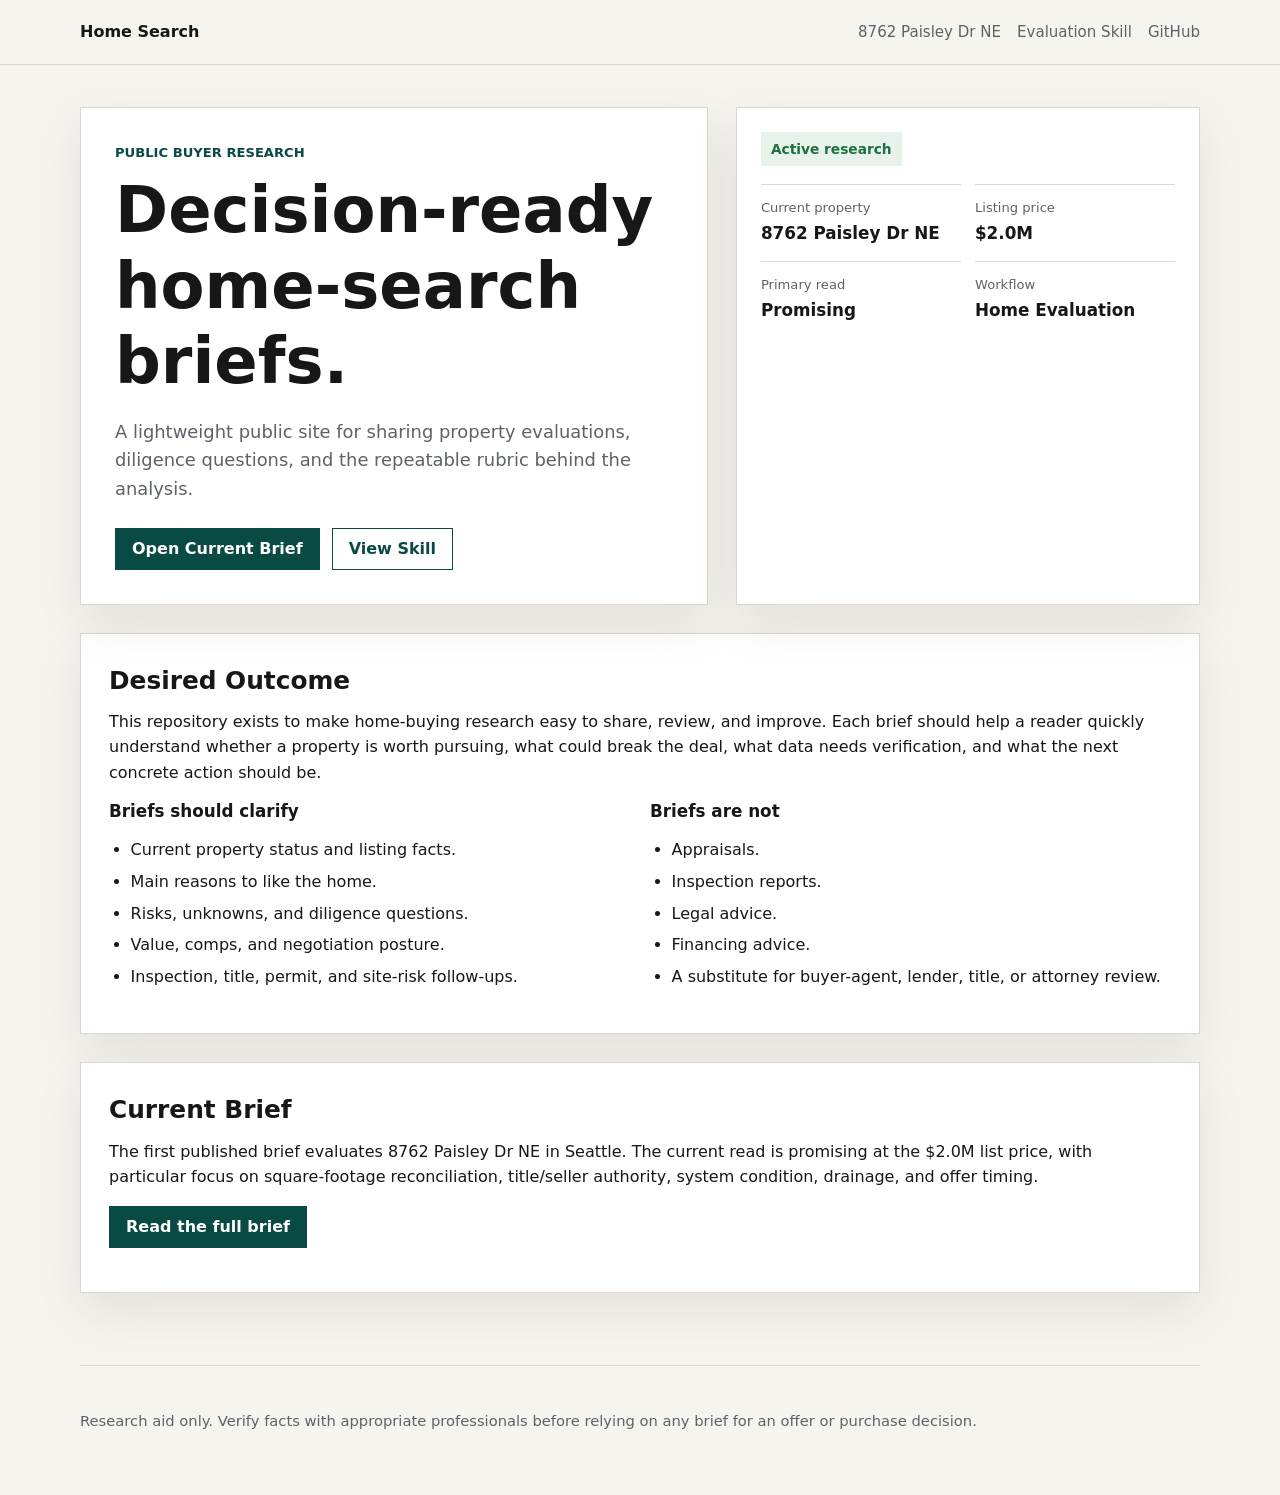
==== index.html @ a9c9b38f "Publish home search brief site" ====
<!doctype html>
<html lang="en">
  <head>
    <meta charset="utf-8">
    <meta name="viewport" content="width=device-width, initial-scale=1">
    <title>Home Search Briefs</title>
    <meta name="description" content="Decision-ready home-search research briefs and reusable evaluation workflow.">
    <link rel="stylesheet" href="assets/site.css">
  </head>
  <body>
    <header class="site-header">
      <nav class="nav" aria-label="Primary navigation">
        <a class="brand" href="index.html">Home Search</a>
        <div class="nav-links">
          <a href="homes/8762-paisley-drive-ne.html">8762 Paisley Dr NE</a>
          <a href="skills/home-evaluation/SKILL.md">Evaluation Skill</a>
          <a href="https://github.com/mass-efa/home-search">GitHub</a>
        </div>
      </nav>
    </header>

    <main class="page">
      <section class="hero">
        <div class="hero-main">
          <p class="eyebrow">Public buyer research</p>
          <h1>Decision-ready home-search briefs.</h1>
          <p class="lede">A lightweight public site for sharing property evaluations, diligence questions, and the repeatable rubric behind the analysis.</p>
          <div class="hero-actions">
            <a class="button" href="homes/8762-paisley-drive-ne.html">Open Current Brief</a>
            <a class="button secondary" href="skills/home-evaluation/SKILL.md">View Skill</a>
          </div>
        </div>
        <aside class="panel fact-panel" aria-label="Site outcome">
          <div class="status-pill">Active research</div>
          <div class="fact-grid">
            <div class="fact">
              <span>Current property</span>
              <strong>8762 Paisley Dr NE</strong>
            </div>
            <div class="fact">
              <span>Listing price</span>
              <strong>$2.0M</strong>
            </div>
            <div class="fact">
              <span>Primary read</span>
              <strong>Promising</strong>
            </div>
            <div class="fact">
              <span>Workflow</span>
              <strong>Home Evaluation</strong>
            </div>
          </div>
        </aside>
      </section>

      <section class="section">
        <h2>Desired Outcome</h2>
        <p>This repository exists to make home-buying research easy to share, review, and improve. Each brief should help a reader quickly understand whether a property is worth pursuing, what could break the deal, what data needs verification, and what the next concrete action should be.</p>
        <div class="split">
          <div>
            <h3>Briefs should clarify</h3>
            <ul>
              <li>Current property status and listing facts.</li>
              <li>Main reasons to like the home.</li>
              <li>Risks, unknowns, and diligence questions.</li>
              <li>Value, comps, and negotiation posture.</li>
              <li>Inspection, title, permit, and site-risk follow-ups.</li>
            </ul>
          </div>
          <div>
            <h3>Briefs are not</h3>
            <ul>
              <li>Appraisals.</li>
              <li>Inspection reports.</li>
              <li>Legal advice.</li>
              <li>Financing advice.</li>
              <li>A substitute for buyer-agent, lender, title, or attorney review.</li>
            </ul>
          </div>
        </div>
      </section>

      <section class="section">
        <h2>Current Brief</h2>
        <p>The first published brief evaluates 8762 Paisley Dr NE in Seattle. The current read is promising at the $2.0M list price, with particular focus on square-footage reconciliation, title/seller authority, system condition, drainage, and offer timing.</p>
        <p><a class="button" href="homes/8762-paisley-drive-ne.html">Read the full brief</a></p>
      </section>
    </main>

    <footer class="footer">
      <p>Research aid only. Verify facts with appropriate professionals before relying on any brief for an offer or purchase decision.</p>
    </footer>
  </body>
</html>
---- assets/site.css ----
:root {
  color-scheme: light;
  --bg: #f6f4ef;
  --surface: #ffffff;
  --surface-soft: #fbfaf7;
  --ink: #171717;
  --muted: #5d6268;
  --line: #ddd7cc;
  --accent: #0f6b63;
  --accent-dark: #094a45;
  --warn: #9a5b00;
  --risk: #9b2f2f;
  --good: #1e6f43;
  --shadow: 0 18px 45px rgba(34, 31, 25, 0.09);
}

* {
  box-sizing: border-box;
}

html {
  scroll-behavior: smooth;
}

body {
  margin: 0;
  background: var(--bg);
  color: var(--ink);
  font-family: Inter, ui-sans-serif, system-ui, -apple-system, BlinkMacSystemFont, "Segoe UI", sans-serif;
  font-size: 16px;
  line-height: 1.6;
}

a {
  color: var(--accent-dark);
  text-decoration-thickness: 1px;
  text-underline-offset: 3px;
}

a:hover {
  color: var(--accent);
}

.site-header {
  border-bottom: 1px solid var(--line);
  background: rgba(246, 244, 239, 0.92);
  position: sticky;
  top: 0;
  z-index: 10;
  backdrop-filter: blur(14px);
}

.nav {
  width: min(1120px, calc(100% - 32px));
  margin: 0 auto;
  min-height: 64px;
  display: flex;
  align-items: center;
  justify-content: space-between;
  gap: 20px;
}

.brand {
  font-weight: 750;
  color: var(--ink);
  text-decoration: none;
}

.nav-links {
  display: flex;
  align-items: center;
  gap: 16px;
  flex-wrap: wrap;
}

.nav-links a {
  color: var(--muted);
  text-decoration: none;
  font-size: 0.94rem;
}

.page {
  width: min(1120px, calc(100% - 32px));
  margin: 0 auto;
  padding: 42px 0 72px;
}

.hero {
  display: grid;
  grid-template-columns: minmax(0, 1.15fr) minmax(300px, 0.85fr);
  gap: 28px;
  align-items: stretch;
  margin-bottom: 28px;
}

.hero-main,
.panel,
.card {
  background: var(--surface);
  border: 1px solid var(--line);
  box-shadow: var(--shadow);
}

.hero-main {
  padding: 34px;
}

.eyebrow {
  margin: 0 0 10px;
  color: var(--accent-dark);
  font-size: 0.82rem;
  font-weight: 750;
  letter-spacing: 0;
  text-transform: uppercase;
}

h1,
h2,
h3 {
  margin: 0;
  line-height: 1.18;
  letter-spacing: 0;
}

h1 {
  font-size: clamp(2rem, 5vw, 4.3rem);
  max-width: 780px;
}

h2 {
  font-size: 1.55rem;
  padding-top: 4px;
}

h3 {
  font-size: 1.05rem;
}

.lede {
  margin: 18px 0 0;
  color: var(--muted);
  font-size: 1.12rem;
  max-width: 800px;
}

.hero-actions {
  display: flex;
  gap: 12px;
  margin-top: 24px;
  flex-wrap: wrap;
}

.button {
  display: inline-flex;
  align-items: center;
  justify-content: center;
  min-height: 42px;
  padding: 0 16px;
  border: 1px solid var(--accent-dark);
  background: var(--accent-dark);
  color: white;
  text-decoration: none;
  font-weight: 700;
}

.button.secondary {
  background: transparent;
  color: var(--accent-dark);
}

.fact-panel {
  padding: 24px;
}

.status-pill {
  display: inline-flex;
  align-items: center;
  gap: 8px;
  padding: 6px 10px;
  background: #e7f2eb;
  color: var(--good);
  font-weight: 750;
  font-size: 0.86rem;
  margin-bottom: 18px;
}

.fact-grid {
  display: grid;
  grid-template-columns: 1fr 1fr;
  gap: 14px;
}

.fact {
  border-top: 1px solid var(--line);
  padding-top: 12px;
}

.fact span {
  display: block;
  color: var(--muted);
  font-size: 0.82rem;
}

.fact strong {
  display: block;
  margin-top: 2px;
  font-size: 1.05rem;
}

.section {
  margin-top: 28px;
  background: var(--surface);
  border: 1px solid var(--line);
  padding: 28px;
  box-shadow: var(--shadow);
}

.section > p:first-of-type {
  margin-top: 14px;
}

.callout {
  background: var(--surface-soft);
  border-left: 4px solid var(--accent);
  padding: 16px 18px;
  margin: 18px 0;
}

.callout.warning {
  border-left-color: var(--warn);
}

.callout.risk {
  border-left-color: var(--risk);
}

.split {
  display: grid;
  grid-template-columns: repeat(2, minmax(0, 1fr));
  gap: 20px;
}

ul,
ol {
  padding-left: 1.35rem;
}

li + li {
  margin-top: 6px;
}

.data-table {
  width: 100%;
  border-collapse: collapse;
  margin-top: 16px;
  overflow-wrap: anywhere;
}

.data-table th,
.data-table td {
  border-bottom: 1px solid var(--line);
  padding: 10px 8px;
  vertical-align: top;
  text-align: left;
}

.data-table th {
  color: var(--muted);
  font-size: 0.86rem;
}

.data-table td:nth-child(2),
.data-table td:nth-child(3),
.data-table td:nth-child(4),
.data-table th:nth-child(2),
.data-table th:nth-child(3),
.data-table th:nth-child(4) {
  text-align: right;
}

.source-list a {
  word-break: break-word;
}

.footer {
  width: min(1120px, calc(100% - 32px));
  margin: 0 auto;
  padding: 28px 0 48px;
  border-top: 1px solid var(--line);
  color: var(--muted);
  font-size: 0.92rem;
}

@media (max-width: 820px) {
  .hero,
  .split {
    grid-template-columns: 1fr;
  }

  .hero-main,
  .section,
  .fact-panel {
    padding: 22px;
  }

  .nav {
    align-items: flex-start;
    flex-direction: column;
    padding: 14px 0;
  }

  .data-table {
    display: block;
    overflow-x: auto;
    white-space: nowrap;
  }
}
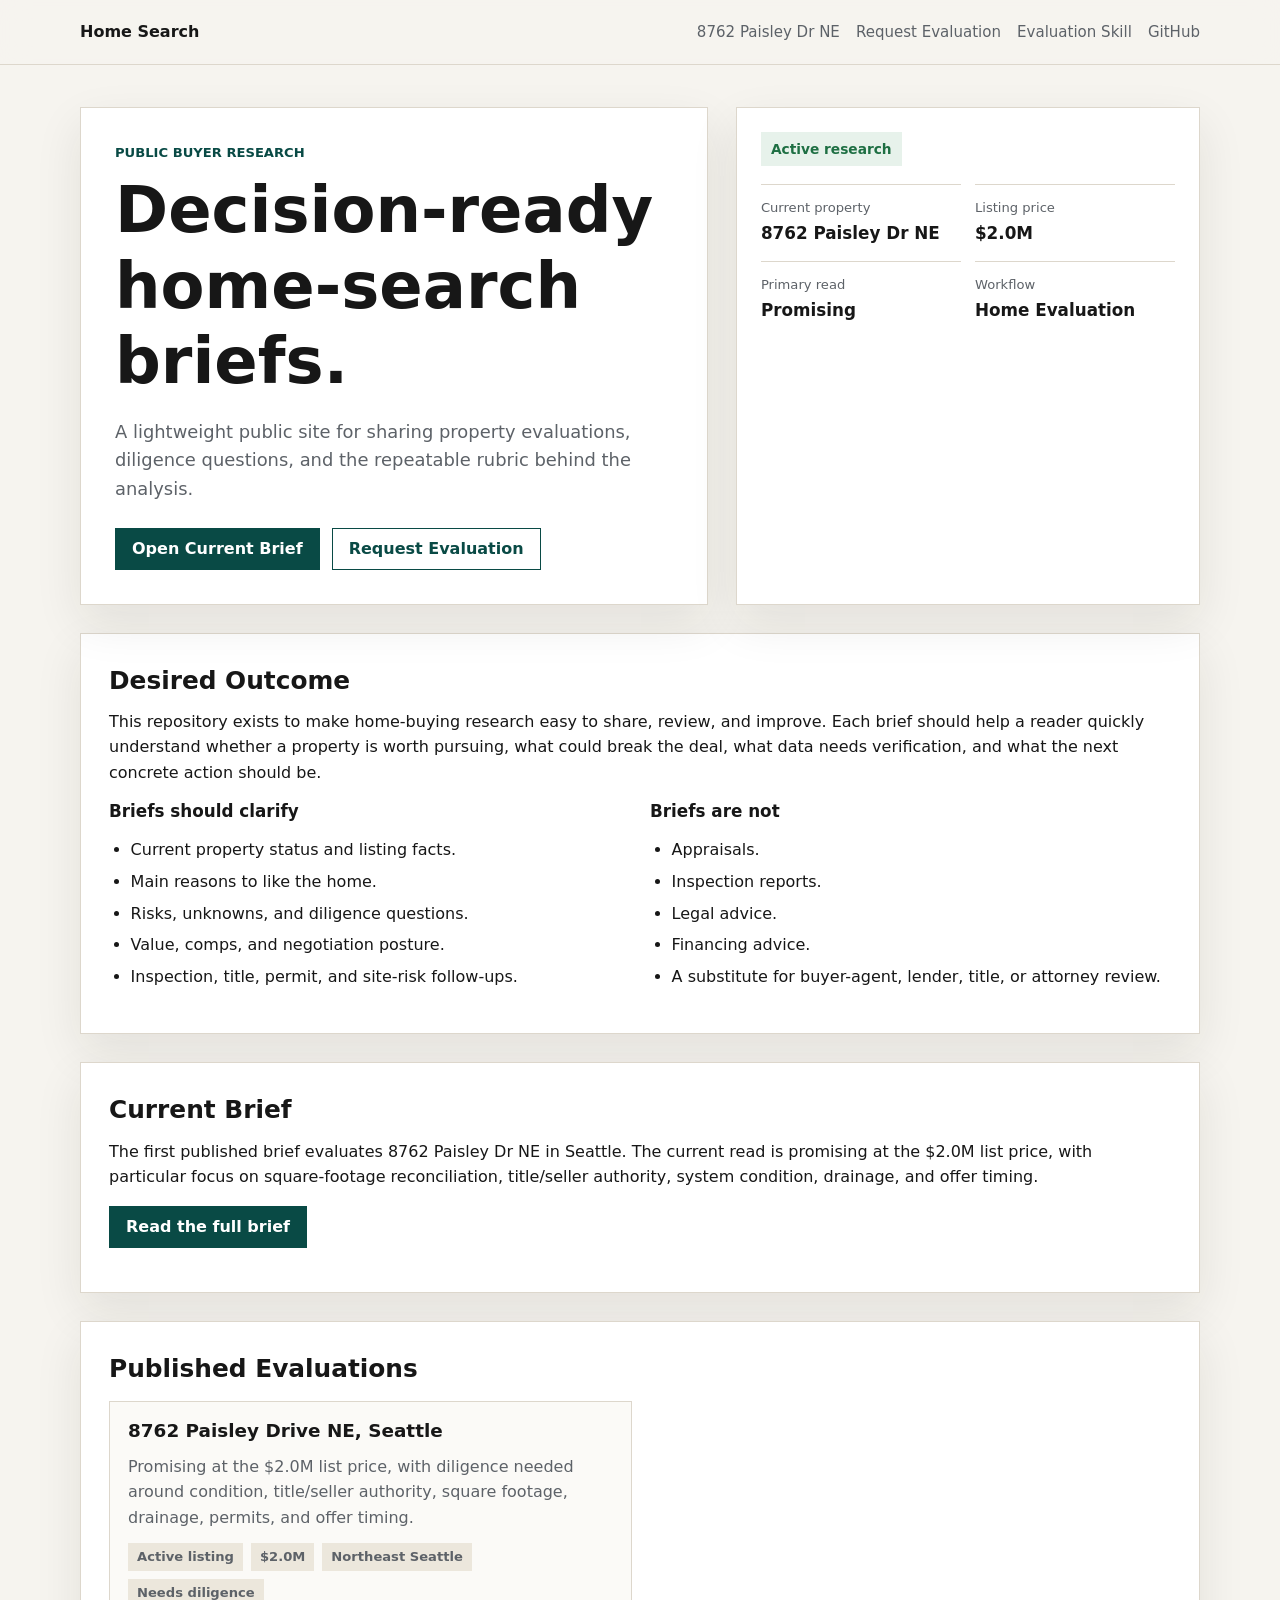
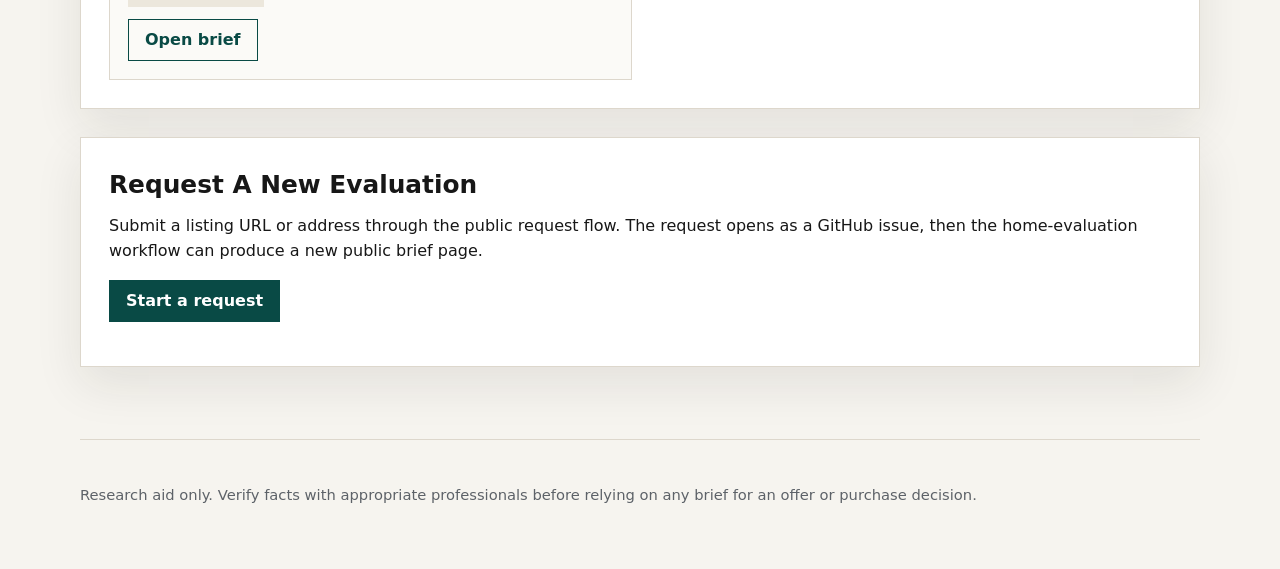
==== commit 3f06d203: "Add public evaluation request workflow" ====
--- a/index.html
+++ b/index.html
@@ -13,6 +13,7 @@
         <a class="brand" href="index.html">Home Search</a>
         <div class="nav-links">
           <a href="homes/8762-paisley-drive-ne.html">8762 Paisley Dr NE</a>
+          <a href="submit.html">Request Evaluation</a>
           <a href="skills/home-evaluation/SKILL.md">Evaluation Skill</a>
           <a href="https://github.com/mass-efa/home-search">GitHub</a>
         </div>
@@ -27,7 +28,7 @@
           <p class="lede">A lightweight public site for sharing property evaluations, diligence questions, and the repeatable rubric behind the analysis.</p>
           <div class="hero-actions">
             <a class="button" href="homes/8762-paisley-drive-ne.html">Open Current Brief</a>
-            <a class="button secondary" href="skills/home-evaluation/SKILL.md">View Skill</a>
+            <a class="button secondary" href="submit.html">Request Evaluation</a>
           </div>
         </div>
         <aside class="panel fact-panel" aria-label="Site outcome">
@@ -85,10 +86,24 @@
         <p>The first published brief evaluates 8762 Paisley Dr NE in Seattle. The current read is promising at the $2.0M list price, with particular focus on square-footage reconciliation, title/seller authority, system condition, drainage, and offer timing.</p>
         <p><a class="button" href="homes/8762-paisley-drive-ne.html">Read the full brief</a></p>
       </section>
+
+      <section class="section">
+        <h2>Published Evaluations</h2>
+        <div class="home-list" data-home-list data-src="data/homes.json">
+          <p>Loading published evaluations...</p>
+        </div>
+      </section>
+
+      <section class="section">
+        <h2>Request A New Evaluation</h2>
+        <p>Submit a listing URL or address through the public request flow. The request opens as a GitHub issue, then the home-evaluation workflow can produce a new public brief page.</p>
+        <p><a class="button" href="submit.html">Start a request</a></p>
+      </section>
     </main>
 
     <footer class="footer">
       <p>Research aid only. Verify facts with appropriate professionals before relying on any brief for an offer or purchase decision.</p>
     </footer>
+    <script src="assets/site.js"></script>
   </body>
 </html>
--- a/assets/site.css
+++ b/assets/site.css
@@ -282,6 +282,101 @@
   word-break: break-word;
 }
 
+.home-list {
+  display: grid;
+  grid-template-columns: repeat(2, minmax(0, 1fr));
+  gap: 16px;
+  margin-top: 18px;
+}
+
+.home-card {
+  display: grid;
+  gap: 12px;
+  padding: 18px;
+  background: var(--surface-soft);
+  border: 1px solid var(--line);
+}
+
+.home-card h3 {
+  font-size: 1.15rem;
+}
+
+.home-card p {
+  margin: 0;
+  color: var(--muted);
+}
+
+.home-meta {
+  display: flex;
+  gap: 8px;
+  flex-wrap: wrap;
+}
+
+.tag {
+  display: inline-flex;
+  align-items: center;
+  min-height: 28px;
+  padding: 0 9px;
+  background: #ece7dc;
+  color: var(--muted);
+  font-size: 0.82rem;
+  font-weight: 700;
+}
+
+.form-grid {
+  display: grid;
+  gap: 18px;
+  margin-top: 18px;
+}
+
+.field {
+  display: grid;
+  gap: 7px;
+}
+
+.field label {
+  font-weight: 750;
+}
+
+.field small {
+  color: var(--muted);
+}
+
+input,
+textarea {
+  width: 100%;
+  border: 1px solid var(--line);
+  background: white;
+  color: var(--ink);
+  font: inherit;
+  padding: 11px 12px;
+}
+
+textarea {
+  min-height: 120px;
+  resize: vertical;
+}
+
+.generated-link {
+  display: none;
+  margin-top: 18px;
+  padding: 16px;
+  background: var(--surface-soft);
+  border: 1px solid var(--line);
+}
+
+.generated-link.is-visible {
+  display: block;
+}
+
+.copy-box {
+  width: 100%;
+  min-height: 220px;
+  margin-top: 12px;
+  font-family: ui-monospace, SFMono-Regular, Menlo, Consolas, monospace;
+  font-size: 0.9rem;
+}
+
 .footer {
   width: min(1120px, calc(100% - 32px));
   margin: 0 auto;
@@ -293,7 +388,8 @@
 
 @media (max-width: 820px) {
   .hero,
-  .split {
+  .split,
+  .home-list {
     grid-template-columns: 1fr;
   }
 
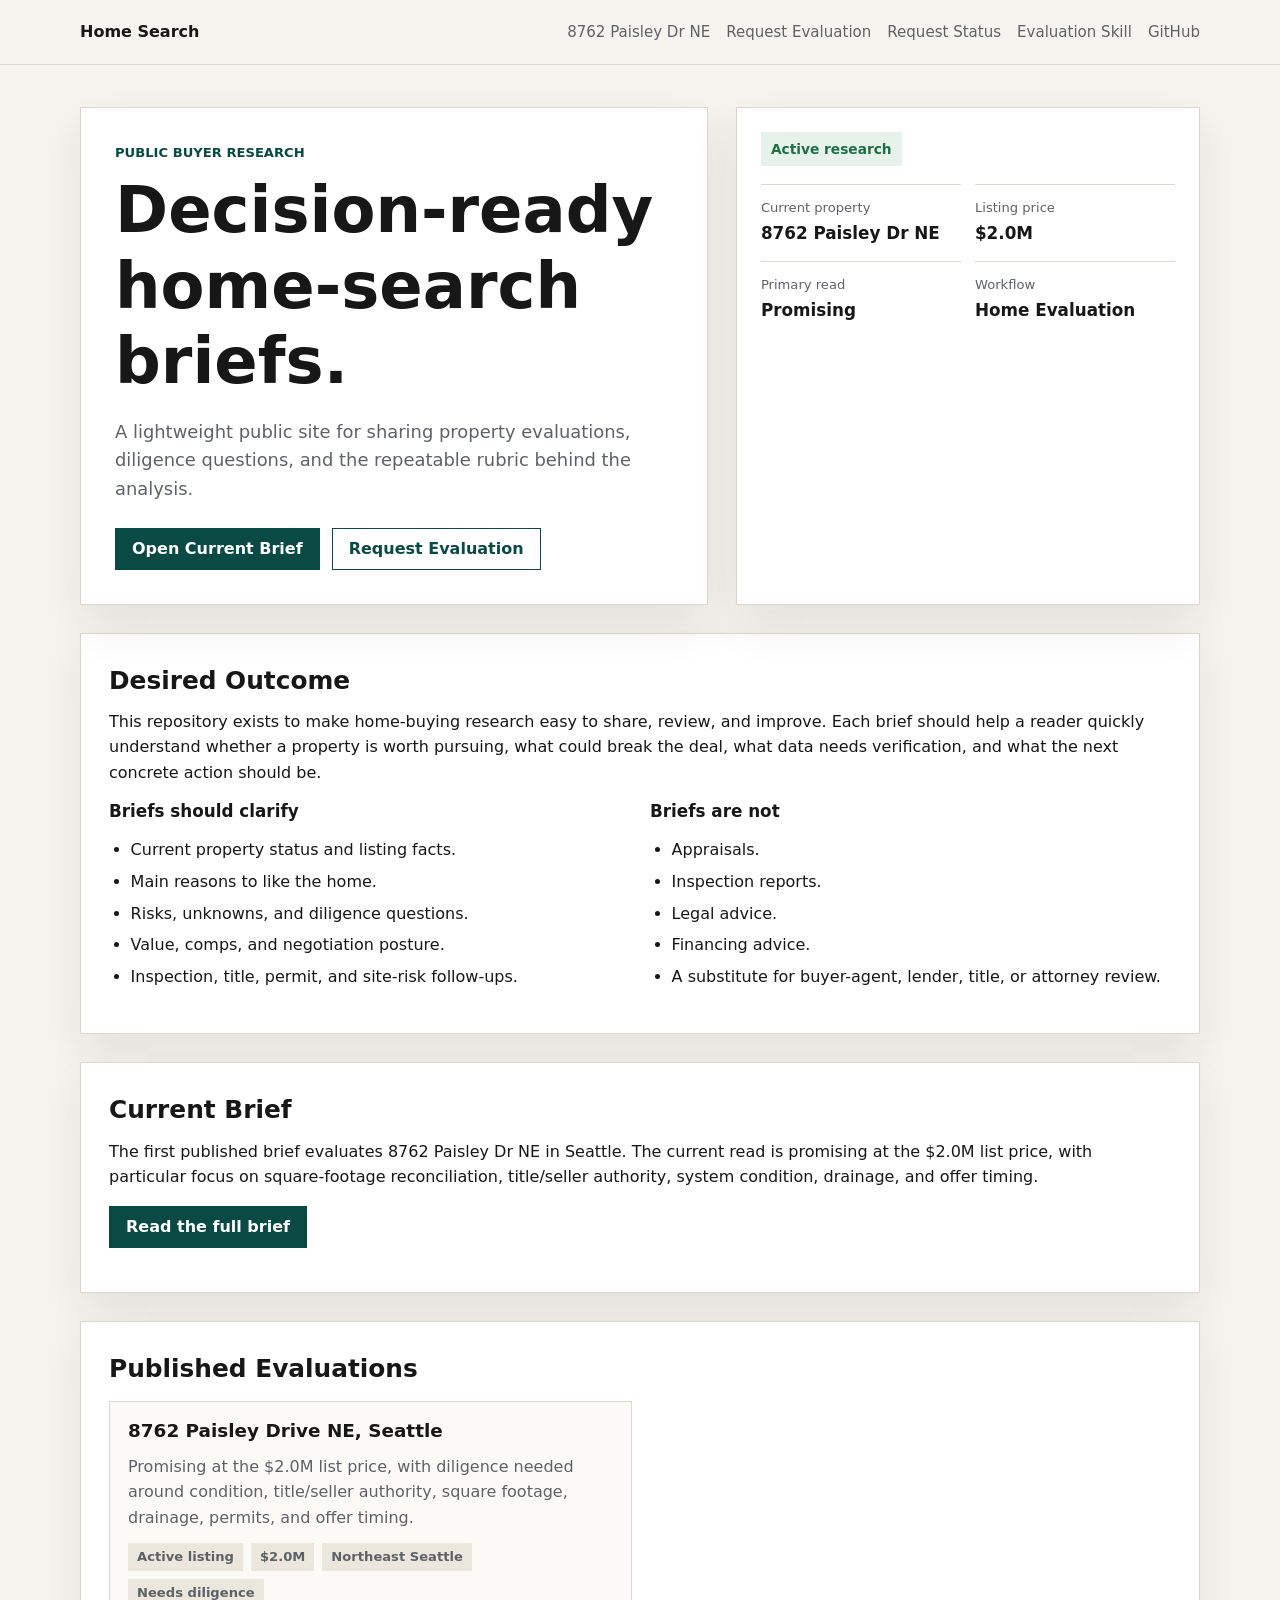
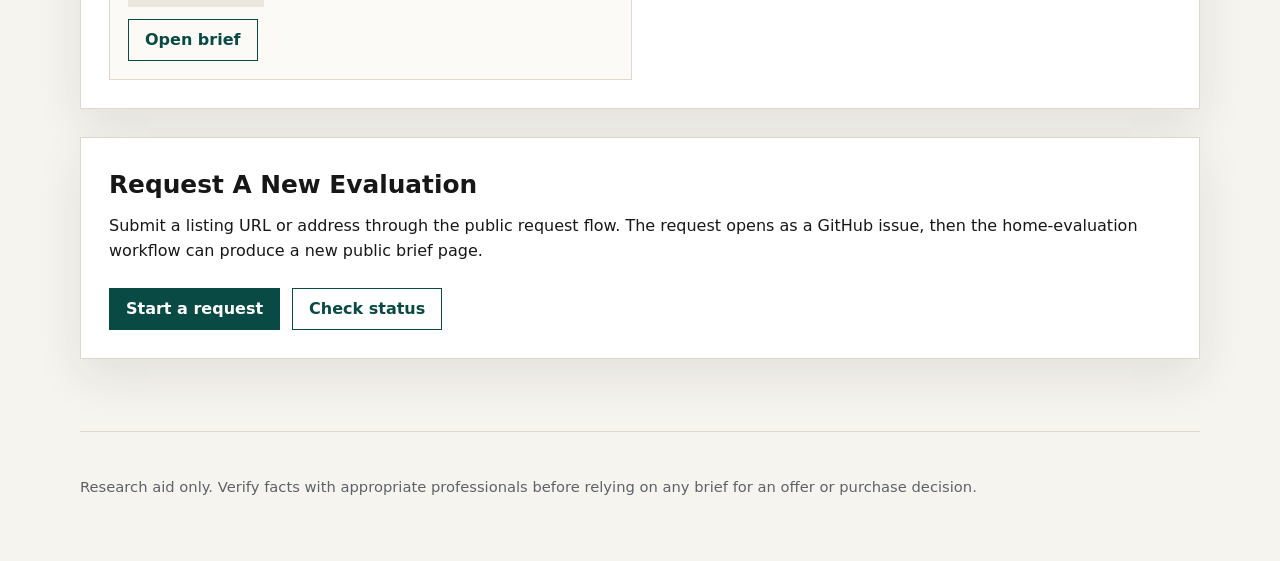
==== commit fca4a405: "Improve evaluation request status flow" ====
--- a/index.html
+++ b/index.html
@@ -14,6 +14,7 @@
         <div class="nav-links">
           <a href="homes/8762-paisley-drive-ne.html">8762 Paisley Dr NE</a>
           <a href="submit.html">Request Evaluation</a>
+          <a href="requests.html">Request Status</a>
           <a href="skills/home-evaluation/SKILL.md">Evaluation Skill</a>
           <a href="https://github.com/mass-efa/home-search">GitHub</a>
         </div>
@@ -97,7 +98,10 @@
       <section class="section">
         <h2>Request A New Evaluation</h2>
         <p>Submit a listing URL or address through the public request flow. The request opens as a GitHub issue, then the home-evaluation workflow can produce a new public brief page.</p>
-        <p><a class="button" href="submit.html">Start a request</a></p>
+        <div class="hero-actions">
+          <a class="button" href="submit.html">Start a request</a>
+          <a class="button secondary" href="requests.html">Check status</a>
+        </div>
       </section>
     </main>
 
--- a/assets/site.css
+++ b/assets/site.css
@@ -377,6 +377,51 @@
   font-size: 0.9rem;
 }
 
+.status-list {
+  display: grid;
+  gap: 14px;
+  margin-top: 18px;
+}
+
+.status-card {
+  padding: 18px;
+  background: var(--surface-soft);
+  border: 1px solid var(--line);
+}
+
+.status-card h3 {
+  margin-bottom: 8px;
+}
+
+.status-card p {
+  margin: 0;
+  color: var(--muted);
+}
+
+.status-card .home-meta {
+  margin-top: 12px;
+}
+
+.tag.open {
+  background: #fff0cf;
+  color: #7a4b00;
+}
+
+.tag.closed,
+.tag.published {
+  background: #e7f2eb;
+  color: var(--good);
+}
+
+.tag.ready {
+  background: #e3eef7;
+  color: #23506f;
+}
+
+.error-text {
+  color: var(--risk);
+}
+
 .footer {
   width: min(1120px, calc(100% - 32px));
   margin: 0 auto;
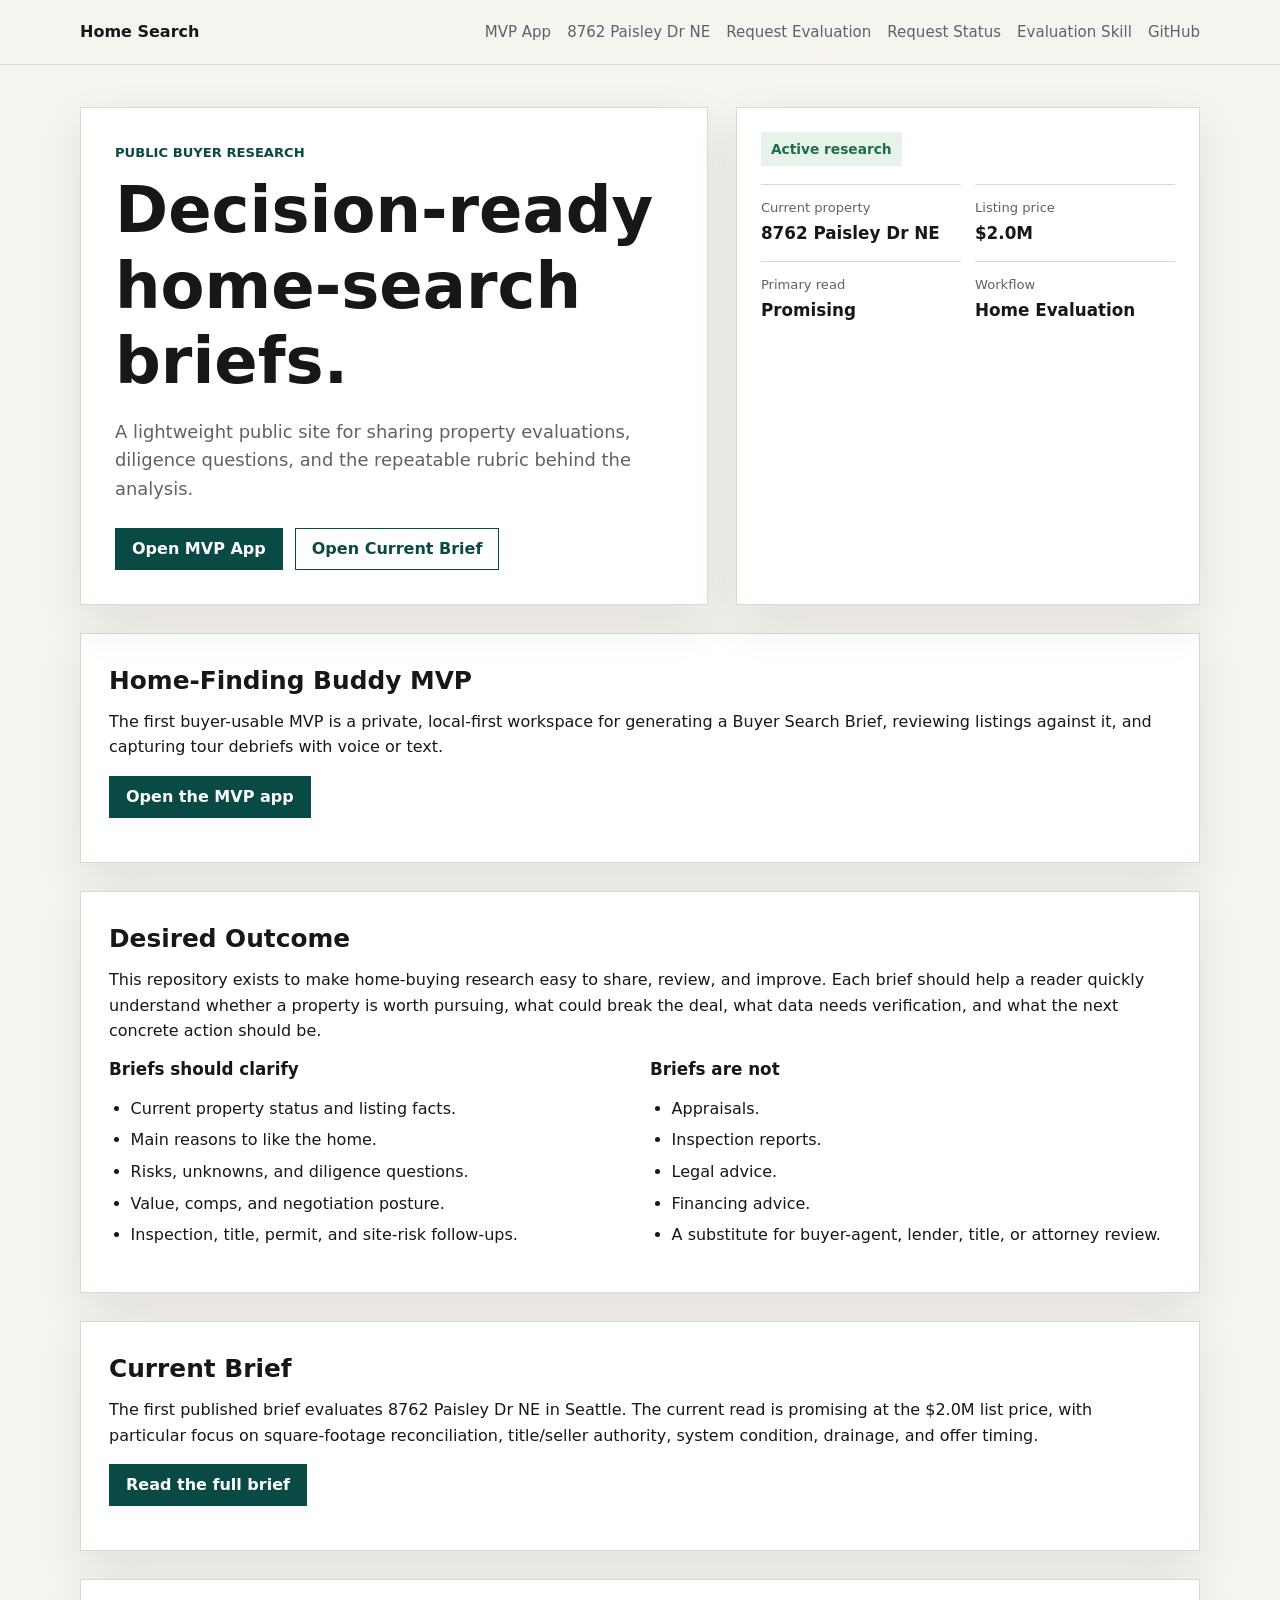
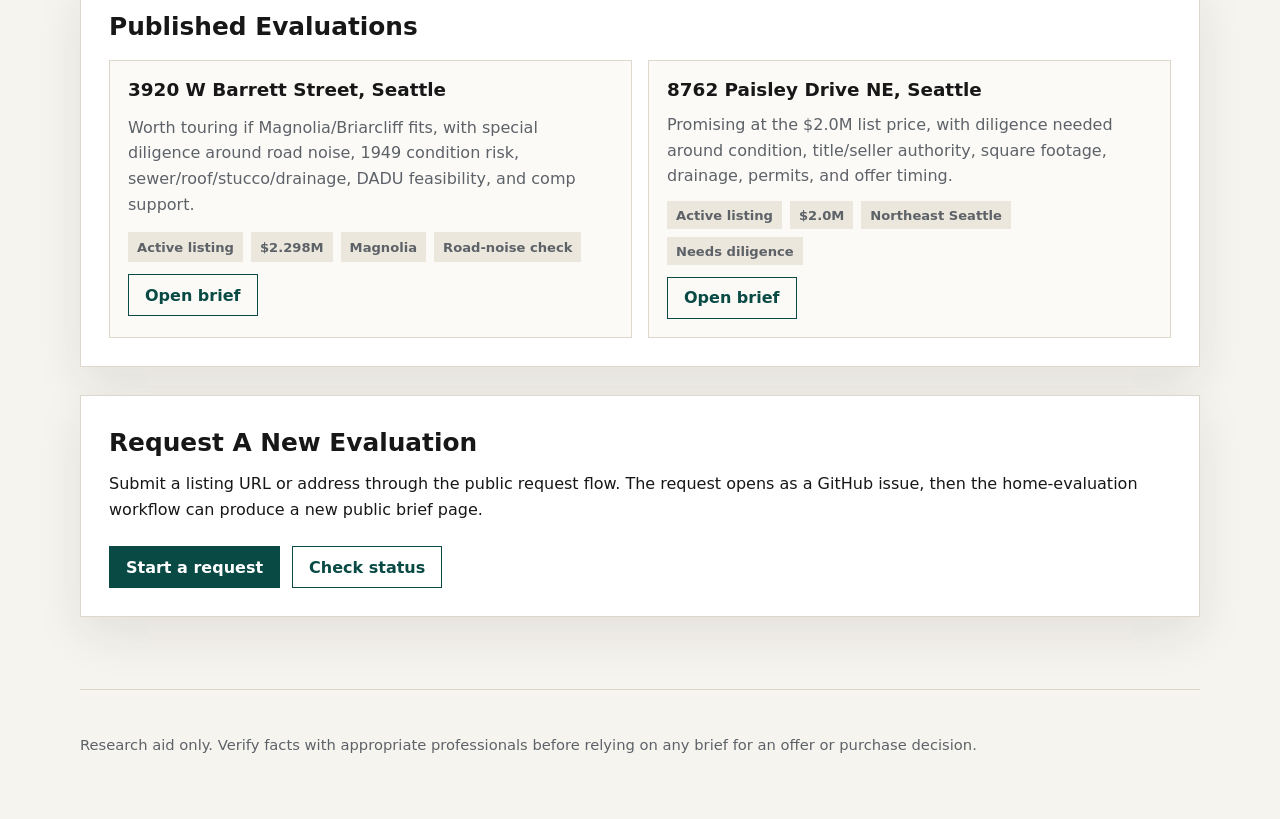
==== commit 2eac5179: "Add Home-Finding Buddy MVP" ====
--- a/index.html
+++ b/index.html
@@ -12,6 +12,7 @@
       <nav class="nav" aria-label="Primary navigation">
         <a class="brand" href="index.html">Home Search</a>
         <div class="nav-links">
+          <a href="app.html">MVP App</a>
           <a href="homes/8762-paisley-drive-ne.html">8762 Paisley Dr NE</a>
           <a href="submit.html">Request Evaluation</a>
           <a href="requests.html">Request Status</a>
@@ -28,8 +29,8 @@
           <h1>Decision-ready home-search briefs.</h1>
           <p class="lede">A lightweight public site for sharing property evaluations, diligence questions, and the repeatable rubric behind the analysis.</p>
           <div class="hero-actions">
-            <a class="button" href="homes/8762-paisley-drive-ne.html">Open Current Brief</a>
-            <a class="button secondary" href="submit.html">Request Evaluation</a>
+            <a class="button" href="app.html">Open MVP App</a>
+            <a class="button secondary" href="homes/8762-paisley-drive-ne.html">Open Current Brief</a>
           </div>
         </div>
         <aside class="panel fact-panel" aria-label="Site outcome">
@@ -53,6 +54,12 @@
             </div>
           </div>
         </aside>
+      </section>
+
+      <section class="section">
+        <h2>Home-Finding Buddy MVP</h2>
+        <p>The first buyer-usable MVP is a private, local-first workspace for generating a Buyer Search Brief, reviewing listings against it, and capturing tour debriefs with voice or text.</p>
+        <p><a class="button" href="app.html">Open the MVP app</a></p>
       </section>
 
       <section class="section">
--- a/assets/site.css
+++ b/assets/site.css
@@ -71,6 +71,7 @@
   align-items: center;
   gap: 16px;
   flex-wrap: wrap;
+  min-width: 0;
 }
 
 .nav-links a {
@@ -168,6 +169,18 @@
   color: var(--accent-dark);
 }
 
+.button:disabled {
+  border-color: var(--line);
+  background: #f0eee8;
+  color: var(--muted);
+  cursor: not-allowed;
+  opacity: 1;
+}
+
+[hidden] {
+  display: none !important;
+}
+
 .fact-panel {
   padding: 24px;
 }
@@ -184,6 +197,17 @@
   margin-bottom: 18px;
 }
 
+.status-pill[data-state="signed-out"],
+.status-pill[data-state="local"] {
+  background: #ece7dc;
+  color: var(--muted);
+}
+
+.status-pill[data-state="signed-in"] {
+  background: #e7f2eb;
+  color: var(--good);
+}
+
 .fact-grid {
   display: grid;
   grid-template-columns: 1fr 1fr;
@@ -343,7 +367,8 @@
 }
 
 input,
-textarea {
+textarea,
+select {
   width: 100%;
   border: 1px solid var(--line);
   background: white;
@@ -422,6 +447,660 @@
   color: var(--risk);
 }
 
+.app-body {
+  background: #f5f3ee;
+}
+
+.app-shell {
+  width: min(1180px, calc(100% - 32px));
+  margin: 0 auto;
+  padding: 30px 0 72px;
+}
+
+.app-flow-hero {
+  display: grid;
+  grid-template-columns: minmax(0, 1.35fr) minmax(320px, 0.65fr);
+  gap: 20px;
+  align-items: stretch;
+  margin-bottom: 18px;
+}
+
+.app-flow-hero > *,
+.task-grid > *,
+.dashboard-strip > *,
+.flow-roadmap > *,
+.workspace-form > *,
+.app-form-compact > * {
+  min-width: 0;
+}
+
+.hero-copy {
+  min-height: 390px;
+  display: grid;
+  align-content: center;
+  padding: 36px 0;
+}
+
+.hero-copy h1 {
+  font-size: clamp(2.35rem, 5.4vw, 5.15rem);
+  max-width: 900px;
+}
+
+.hero-copy .lede {
+  max-width: 760px;
+}
+
+.next-step-panel,
+.task-card,
+.dashboard-strip article,
+.flow-roadmap article,
+.workflow-shell {
+  background: var(--surface);
+  border: 1px solid var(--line);
+  box-shadow: var(--shadow);
+}
+
+.next-step-panel {
+  display: grid;
+  gap: 16px;
+  align-content: start;
+  padding: 24px;
+}
+
+.panel-label,
+.section-kicker {
+  color: var(--accent-dark);
+  font-size: 0.78rem;
+  font-weight: 800;
+  letter-spacing: 0;
+  margin: 0;
+  text-transform: uppercase;
+}
+
+.next-step-panel > strong {
+  display: block;
+  font-size: 1.45rem;
+  line-height: 1.18;
+}
+
+.next-step-panel p {
+  margin: 0;
+  color: var(--muted);
+  overflow-wrap: anywhere;
+}
+
+.flow-meter {
+  height: 10px;
+  overflow: hidden;
+  background: #ece7dc;
+  border: 1px solid var(--line);
+}
+
+.flow-meter span {
+  display: block;
+  width: 8%;
+  height: 100%;
+  background: var(--accent);
+  transition: width 220ms ease;
+}
+
+.summary-pairs {
+  display: grid;
+  grid-template-columns: repeat(2, minmax(0, 1fr));
+  gap: 12px;
+  border-top: 1px solid var(--line);
+  padding-top: 16px;
+}
+
+.summary-pairs span,
+.dashboard-strip span,
+.flow-roadmap span,
+.task-card span {
+  display: block;
+  color: var(--muted);
+  font-size: 0.78rem;
+  font-weight: 800;
+}
+
+.summary-pairs strong,
+.dashboard-strip strong {
+  display: block;
+  margin-top: 2px;
+  line-height: 1.25;
+}
+
+.task-grid {
+  display: grid;
+  grid-template-columns: repeat(4, minmax(0, 1fr));
+  gap: 14px;
+  margin-bottom: 18px;
+}
+
+.task-card {
+  display: grid;
+  grid-template-rows: auto auto 1fr auto;
+  gap: 10px;
+  min-height: 210px;
+  padding: 20px;
+  color: var(--ink);
+  text-decoration: none;
+}
+
+.task-card:hover {
+  border-color: var(--accent);
+}
+
+.task-card > span {
+  display: inline-flex;
+  align-items: center;
+  justify-content: center;
+  width: 30px;
+  height: 30px;
+  background: #e7f2eb;
+  color: var(--accent-dark);
+}
+
+.task-card strong {
+  display: block;
+  font-size: 1.2rem;
+  line-height: 1.2;
+}
+
+.task-card p {
+  margin: 0;
+  color: var(--muted);
+  overflow-wrap: anywhere;
+}
+
+.task-card em,
+.flow-roadmap em {
+  align-self: end;
+  justify-self: start;
+  min-height: 28px;
+  padding: 4px 9px;
+  background: #ece7dc;
+  color: var(--muted);
+  font-style: normal;
+  font-size: 0.82rem;
+  font-weight: 800;
+}
+
+.task-card[data-state="ready"] em {
+  background: #e7f2eb;
+  color: var(--good);
+}
+
+.dashboard-strip {
+  display: grid;
+  grid-template-columns: 0.8fr 1.4fr 1fr;
+  gap: 14px;
+  margin: 18px 0;
+}
+
+.dashboard-strip article {
+  padding: 18px;
+  box-shadow: none;
+}
+
+.flow-roadmap {
+  display: grid;
+  grid-template-columns: repeat(4, minmax(0, 1fr));
+  gap: 1px;
+  margin: 18px 0;
+  background: var(--line);
+  border: 1px solid var(--line);
+}
+
+.flow-roadmap article {
+  display: grid;
+  gap: 8px;
+  min-height: 132px;
+  padding: 18px;
+  box-shadow: none;
+  border: 0;
+}
+
+.flow-roadmap strong {
+  line-height: 1.2;
+}
+
+.flow-roadmap article[data-state="done"] em {
+  background: #e7f2eb;
+  color: var(--good);
+}
+
+.workflow-shell {
+  margin-top: 18px;
+  padding: 28px;
+}
+
+.work-section {
+  scroll-margin-top: 82px;
+}
+
+.workspace-form {
+  grid-template-columns: repeat(5, minmax(0, 1fr));
+  align-items: end;
+}
+
+.workspace-form .field:first-child,
+.workspace-form .field:nth-child(2) {
+  grid-column: span 2;
+}
+
+.workspace-form button {
+  min-height: 47px;
+}
+
+.app-hero {
+  display: grid;
+  grid-template-columns: minmax(0, 1.25fr) minmax(280px, 0.75fr);
+  gap: 18px;
+  align-items: stretch;
+  margin-bottom: 18px;
+}
+
+.app-hero > div,
+.app-summary,
+.app-panel,
+.brief-block,
+.listing-card,
+.debrief-card,
+.suggestion-card,
+.mini-card {
+  background: var(--surface);
+  border: 1px solid var(--line);
+  box-shadow: var(--shadow);
+}
+
+.app-hero > div {
+  padding: 28px;
+}
+
+.app-hero h1 {
+  font-size: clamp(2rem, 6vw, 4rem);
+}
+
+.app-summary {
+  display: grid;
+  grid-template-columns: 1fr;
+  gap: 12px;
+  padding: 18px;
+}
+
+.metric {
+  border-top: 1px solid var(--line);
+  padding-top: 12px;
+}
+
+.metric:first-child {
+  border-top: 0;
+  padding-top: 0;
+}
+
+.metric span,
+.mini-card span {
+  display: block;
+  color: var(--muted);
+  font-size: 0.82rem;
+  font-weight: 700;
+}
+
+.metric strong,
+.mini-card strong {
+  display: block;
+  margin-top: 2px;
+  font-size: 1.08rem;
+}
+
+.app-grid {
+  display: grid;
+  grid-template-columns: minmax(0, 1fr) minmax(300px, 0.72fr);
+  gap: 18px;
+  align-items: start;
+}
+
+.auth-grid {
+  display: grid;
+  grid-template-columns: minmax(0, 0.9fr) minmax(280px, 1.1fr);
+  gap: 18px;
+  align-items: end;
+  margin-top: 18px;
+}
+
+.auth-card {
+  display: grid;
+  gap: 6px;
+  background: var(--surface-soft);
+  border: 1px solid var(--line);
+  padding: 18px;
+}
+
+.auth-card span {
+  color: var(--muted);
+  font-size: 0.82rem;
+  font-weight: 700;
+}
+
+.auth-card strong {
+  overflow-wrap: anywhere;
+}
+
+.auth-card p {
+  margin: 0;
+  color: var(--muted);
+}
+
+.today-stack,
+.brief-layout,
+.listing-stack,
+.debrief-output,
+.suggestion-list {
+  display: grid;
+  gap: 14px;
+  margin-top: 18px;
+}
+
+.mini-card {
+  padding: 16px;
+  background: var(--surface-soft);
+  box-shadow: none;
+}
+
+.section-heading-row {
+  display: flex;
+  align-items: flex-start;
+  justify-content: space-between;
+  gap: 18px;
+}
+
+.section-heading-row p {
+  color: var(--muted);
+  margin: 8px 0 0;
+}
+
+.voice-actions {
+  display: flex;
+  flex-wrap: wrap;
+  gap: 8px;
+  justify-content: flex-end;
+}
+
+.prompt-chips {
+  display: flex;
+  flex-wrap: wrap;
+  gap: 8px;
+  margin: 18px 0;
+}
+
+.prompt-chips button {
+  border: 1px solid var(--line);
+  background: var(--surface-soft);
+  color: var(--accent-dark);
+  font: inherit;
+  font-weight: 700;
+  min-height: 34px;
+  padding: 0 10px;
+}
+
+.voice-status,
+.muted-line,
+.empty-state {
+  color: var(--muted);
+}
+
+.action-empty {
+  border: 1px dashed var(--line);
+  padding: 18px;
+}
+
+.action-empty strong {
+  color: var(--ink);
+}
+
+.action-empty p {
+  margin: 4px 0 0;
+}
+
+.sticky-actions {
+  display: flex;
+  align-items: center;
+  gap: 12px;
+  flex-wrap: wrap;
+  margin-top: 18px;
+}
+
+.sticky-actions .voice-status {
+  margin: 0;
+}
+
+.app-form-compact {
+  grid-template-columns: repeat(3, minmax(0, 1fr));
+}
+
+.app-form-compact .app-full,
+.app-form-compact button {
+  grid-column: 1 / -1;
+}
+
+.brief-layout {
+  grid-template-columns: repeat(2, minmax(0, 1fr));
+}
+
+.brief-block {
+  padding: 18px;
+  background: var(--surface-soft);
+  box-shadow: none;
+}
+
+.brief-block ul {
+  margin-bottom: 0;
+}
+
+.listing-card,
+.debrief-card,
+.suggestion-card {
+  padding: 18px;
+  background: var(--surface-soft);
+  box-shadow: none;
+}
+
+.listing-card-head {
+  display: flex;
+  align-items: flex-start;
+  justify-content: space-between;
+  gap: 14px;
+  margin-bottom: 12px;
+}
+
+.listing-card h3,
+.debrief-card h3 {
+  margin-bottom: 4px;
+}
+
+.listing-card p,
+.debrief-card p,
+.suggestion-card p {
+  margin-top: 0;
+}
+
+.skill-note {
+  display: grid;
+  gap: 4px;
+  margin-top: 18px;
+  padding: 16px 18px;
+  background: #e3eef7;
+  border: 1px solid #c4d8e8;
+}
+
+.skill-note strong {
+  color: #23506f;
+}
+
+.skill-note p {
+  margin: 0;
+  color: var(--muted);
+}
+
+.skill-note span {
+  font-weight: 800;
+}
+
+.score-pill {
+  display: inline-flex;
+  align-items: center;
+  justify-content: center;
+  min-height: 34px;
+  white-space: nowrap;
+  background: #e7f2eb;
+  color: var(--good);
+  font-size: 0.84rem;
+  font-weight: 800;
+  padding: 0 10px;
+}
+
+.ai-action {
+  display: flex;
+  align-items: center;
+  gap: 12px;
+  flex-wrap: wrap;
+  border-top: 1px solid var(--line);
+  margin-top: 14px;
+  padding-top: 14px;
+}
+
+.ai-action span {
+  color: var(--muted);
+  font-size: 0.9rem;
+}
+
+.skill-evaluation {
+  display: grid;
+  gap: 14px;
+  border-top: 1px solid var(--line);
+  margin-top: 14px;
+  padding-top: 14px;
+}
+
+.skill-header {
+  display: flex;
+  align-items: center;
+  justify-content: space-between;
+  gap: 14px;
+}
+
+.skill-header span,
+.skill-decision-grid span,
+.missing-label {
+  color: var(--muted);
+  font-size: 0.78rem;
+  font-weight: 800;
+}
+
+.skill-header strong {
+  display: inline-flex;
+  align-items: center;
+  min-height: 30px;
+  padding: 0 9px;
+  background: #e7f2eb;
+  color: var(--good);
+  font-size: 0.84rem;
+}
+
+.skill-decision-grid {
+  display: grid;
+  grid-template-columns: repeat(3, minmax(0, 1fr));
+  gap: 10px;
+}
+
+.skill-decision-grid article {
+  display: grid;
+  gap: 4px;
+  padding: 12px;
+  background: var(--surface);
+  border: 1px solid var(--line);
+}
+
+.skill-decision-grid strong {
+  font-size: 0.94rem;
+  line-height: 1.35;
+}
+
+.skill-section-grid {
+  display: grid;
+  grid-template-columns: repeat(2, minmax(0, 1fr));
+  gap: 10px;
+}
+
+.skill-section {
+  background: var(--surface);
+  border: 1px solid var(--line);
+}
+
+.skill-section summary {
+  display: flex;
+  align-items: center;
+  justify-content: space-between;
+  gap: 10px;
+  min-height: 44px;
+  padding: 10px 12px;
+  cursor: pointer;
+  font-weight: 800;
+}
+
+.skill-section summary::-webkit-details-marker {
+  display: none;
+}
+
+.skill-section summary span::after {
+  content: " +";
+  color: var(--muted);
+}
+
+.skill-section[open] summary span::after {
+  content: " -";
+}
+
+.skill-section summary em {
+  flex: 0 0 auto;
+  padding: 3px 7px;
+  background: #ece7dc;
+  color: var(--muted);
+  font-style: normal;
+  font-size: 0.76rem;
+  font-weight: 800;
+}
+
+.skill-section[open] summary {
+  border-bottom: 1px solid var(--line);
+}
+
+.skill-section ul {
+  margin: 10px 12px 12px;
+}
+
+.skill-section .missing-label {
+  margin: 12px 12px 0;
+}
+
+.review-list {
+  border-top: 1px solid var(--line);
+  margin-top: 14px;
+  padding-top: 12px;
+}
+
+.review-list ul {
+  margin: 8px 0 0;
+}
+
+.compact-actions {
+  margin-top: 12px;
+}
+
+.compact-actions .button {
+  min-height: 36px;
+}
+
 .footer {
   width: min(1120px, calc(100% - 32px));
   margin: 0 auto;
@@ -433,15 +1112,52 @@
 
 @media (max-width: 820px) {
   .hero,
+  .app-flow-hero,
+  .app-hero,
+  .app-grid,
+  .auth-grid,
+  .task-grid,
+  .dashboard-strip,
+  .flow-roadmap,
+  .workspace-form,
+  .skill-decision-grid,
+  .skill-section-grid,
   .split,
-  .home-list {
+  .home-list,
+  .brief-layout,
+  .app-form-compact {
     grid-template-columns: 1fr;
   }
 
   .hero-main,
+  .workflow-shell,
+  .app-hero > div,
   .section,
   .fact-panel {
     padding: 22px;
+  }
+
+  .hero-copy {
+    min-height: 0;
+    padding: 18px 0 6px;
+  }
+
+  .task-card {
+    min-height: 0;
+  }
+
+  .workspace-form .field:first-child,
+  .workspace-form .field:nth-child(2) {
+    grid-column: auto;
+  }
+
+  .section-heading-row,
+  .listing-card-head {
+    display: grid;
+  }
+
+  .voice-actions {
+    justify-content: flex-start;
   }
 
   .nav {
@@ -450,6 +1166,17 @@
     padding: 14px 0;
   }
 
+  .nav-links {
+    display: grid;
+    gap: 10px 14px;
+    grid-template-columns: repeat(2, minmax(0, 1fr));
+    width: 100%;
+  }
+
+  .nav-links a {
+    overflow-wrap: anywhere;
+  }
+
   .data-table {
     display: block;
     overflow-x: auto;
